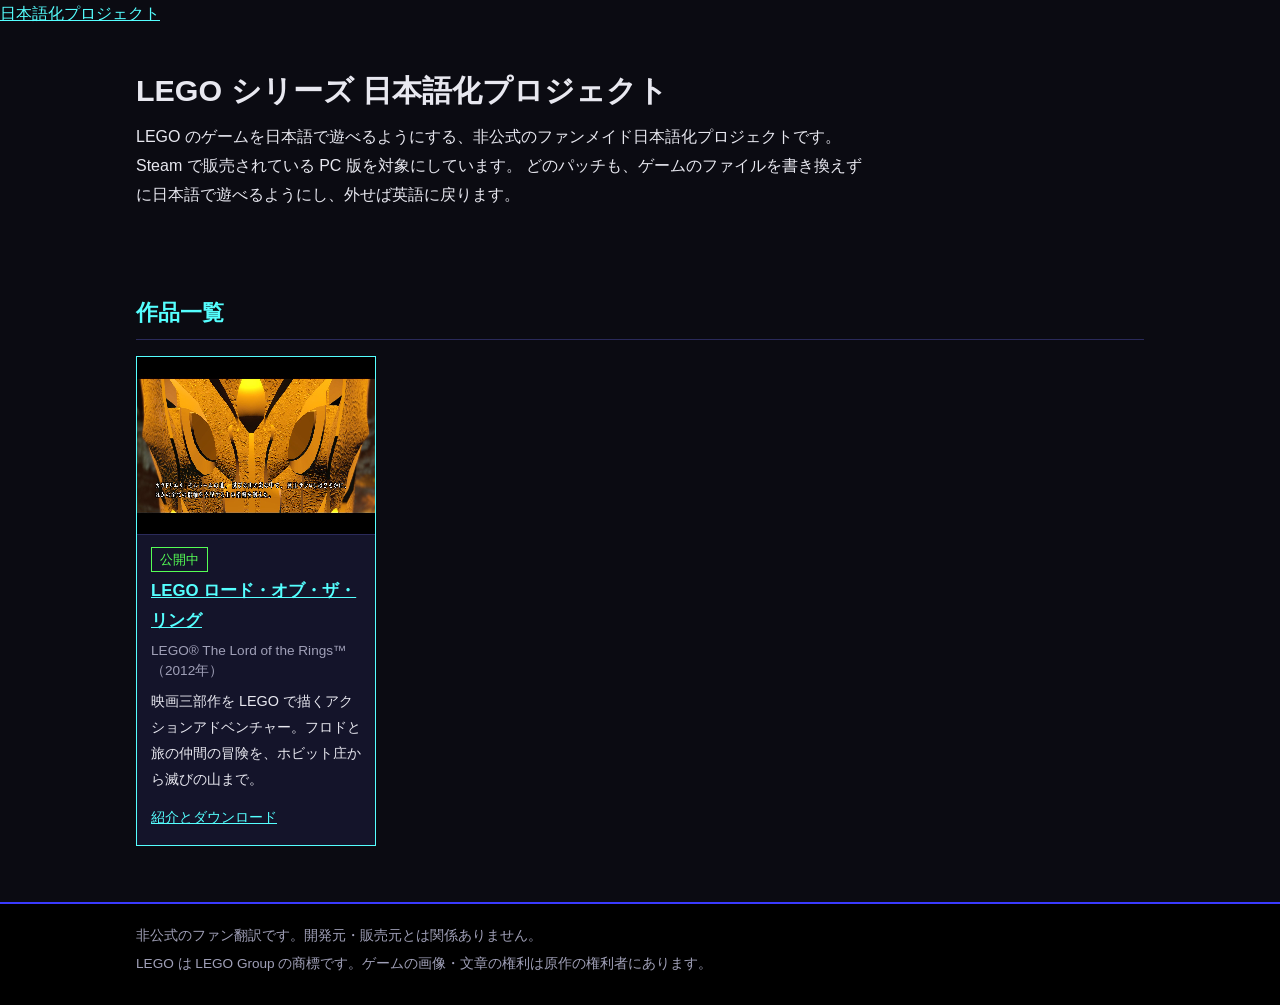
==== docs/index.html @ 8ecd58a9 "LEGO ロード・オブ・ザ・リング 日本語化パッチ v1.0 Co-Authored-By: Claude Opus 5.5 <noreply@anthropic.com>" ====
<!doctype html>
<html lang="ja">
<head>
<meta charset="utf-8">
<meta name="viewport" content="width=device-width, initial-scale=1">
<title>LEGO シリーズ 日本語化プロジェクト</title>
<meta name="description" content="LEGO のゲームを日本語で遊べるようにする、非公式のファンメイド日本語化プロジェクト。">
<meta property="og:type" content="website">
<meta property="og:title" content="LEGO シリーズ 日本語化プロジェクト">
<meta property="og:description" content="LEGO のゲームを日本語で遊べるようにする、非公式のファンメイド日本語化プロジェクト。">
<meta property="og:url" content="https://higesho.github.io/lego-ja/">
<meta property="og:image" content="https://higesho.github.io/lego-ja/lotr/img/forge.jpg">
<link rel="stylesheet" href="style.css">
</head>
<body>
<header class="jpn" id="jpn"><div class="jpn-band"><a class="jpn-home" href="https://higesho.github.io/ja/">日本語化プロジェクト</a></div></header>
<script src="https://higesho.github.io/ja/nav.js"></script>

<main class="band">
<section class="hero">
<h1>LEGO シリーズ 日本語化プロジェクト</h1>
<p class="tag">LEGO のゲームを日本語で遊べるようにする、非公式のファンメイド日本語化プロジェクトです。
Steam で販売されている PC 版を対象にしています。
どのパッチも、ゲームのファイルを書き換えずに日本語で遊べるようにし、外せば英語に戻ります。</p>
</section>

<h2 id="titles">作品一覧</h2>
<ul class="titles">
  <li class="ready">
    <a class="thumb" href="lotr/index.html"><img src="lotr/img/forge.jpg" alt="LEGO ロード・オブ・ザ・リング 日本語版のプロローグの字幕の画面" loading="lazy"></a>
    <div class="body">
      <span class="state ready">公開中</span>
      <span class="name"><a href="lotr/index.html">LEGO ロード・オブ・ザ・リング</a></span>
      <span class="orig">LEGO® The Lord of the Rings™（2012年）</span>
      <span class="desc">映画三部作を LEGO で描くアクションアドベンチャー。フロドと旅の仲間の冒険を、ホビット庄から滅びの山まで。</span>
      <span class="more"><a href="lotr/index.html">紹介とダウンロード</a></span>
    </div>
  </li>
</ul>
</main>

<footer class="foot"><div class="band">
  <p>非公式のファン翻訳です。開発元・販売元とは関係ありません。</p>
  <p>LEGO は LEGO Group の商標です。ゲームの画像・文章の権利は原作の権利者にあります。</p>
</div></footer>
</body>
</html>
---- docs/style.css ----
/* ウルティマ シリーズ 日本語化プロジェクト — 共通スタイル */
:root {
  --bg: #0b0b12;
  --panel: #14142a;
  --line: #2a2a5a;
  --text: #e8e8f0;
  --muted: #a0a0b8;
  --cyan: #55ffff;
  --blue: #3a3aff;
  --gold: #ffd75a;
  --green: #55ff55;
}

* { box-sizing: border-box; }

html { -webkit-text-size-adjust: 100%; }

body {
  margin: 0;
  background: var(--bg);
  color: var(--text);
  font-family: "Hiragino Kaku Gothic ProN", "Hiragino Sans", "Yu Gothic UI", "Meiryo", sans-serif;
  line-height: 1.8;
}

a { color: var(--cyan); }
a:hover { color: #ffffff; }

.band { max-width: 1040px; margin: 0 auto; padding: 0 16px; }

/* 上の帯 */
header.top { border-bottom: 2px solid var(--blue); background: #000; }
header.top .band { display: flex; flex-wrap: wrap; align-items: center; gap: 8px 24px; padding-top: 10px; padding-bottom: 10px; }
.brand { color: var(--cyan); font-weight: bold; font-size: 1.1rem; text-decoration: none; letter-spacing: 0.05em; }
header.top nav { display: flex; flex-wrap: wrap; gap: 4px 16px; }
header.top nav a { color: var(--muted); text-decoration: none; }
header.top nav a:hover, header.top nav a.here { color: var(--text); }

/* 冒頭 */
.hero { padding: 40px 0 24px; }
.hero h1 { margin: 0 0 12px; font-size: 1.9rem; line-height: 1.4; }
.hero .sub { margin: 0 0 4px; color: var(--muted); font-size: 0.95rem; letter-spacing: 0.04em; }
.hero p.tag { margin: 0 0 20px; max-width: 46em; }

.dl { display: inline-block; margin: 0 12px 8px 0; padding: 10px 22px; background: var(--blue); color: #fff; text-decoration: none; font-weight: bold; border: 2px solid var(--cyan); }
.dl:hover { background: #5555ff; color: #fff; }
.dl.sub { background: transparent; border-color: var(--line); color: var(--text); font-weight: normal; }

h2 { margin: 40px 0 12px; padding-bottom: 6px; border-bottom: 1px solid var(--line); font-size: 1.35rem; color: var(--cyan); }
h3 { margin: 24px 0 8px; font-size: 1.1rem; }

code { background: #1e1e3a; padding: 1px 6px; border-radius: 3px; font-size: 0.92em; word-break: break-all; }

/* 作品一覧 */
.titles { display: grid; grid-template-columns: repeat(auto-fill, minmax(230px, 1fr)); gap: 16px; margin: 16px 0 8px; padding: 0; list-style: none; }
.titles li { background: var(--panel); border: 1px solid var(--line); display: flex; flex-direction: column; }
.titles li.ready { border-color: var(--cyan); }
.titles .thumb { display: block; aspect-ratio: 4 / 3; background: #000; border-bottom: 1px solid var(--line); overflow: hidden; }
.titles .thumb img { width: 100%; height: 100%; object-fit: fill; image-rendering: pixelated; display: block; }
.titles .thumb.none { display: flex; align-items: center; justify-content: center; color: #3a3a6a; font-size: 3rem; font-weight: bold; font-family: Georgia, "Times New Roman", serif; }
.titles .body { padding: 12px 14px 14px; display: flex; flex-direction: column; gap: 4px; flex: 1; }
.titles .name { font-weight: bold; font-size: 1.05rem; }
.titles .orig { color: var(--muted); font-size: 0.85rem; line-height: 1.5; }
.titles .desc { font-size: 0.9rem; margin-top: 4px; flex: 1; }
.titles .more { margin-top: 8px; font-size: 0.9rem; }
.state { display: inline-block; align-self: flex-start; padding: 0 8px; font-size: 0.8rem; border: 1px solid; }
.state.ready { color: var(--green); border-color: var(--green); }
.state.wip { color: var(--gold); border-color: var(--gold); }
.state.plan { color: var(--muted); border-color: var(--line); }

/* 画面 */
.shots { display: grid; grid-template-columns: repeat(auto-fill, minmax(300px, 1fr)); gap: 16px; margin: 16px 0; }
.shots figure { margin: 0; background: #000; border: 1px solid var(--line); }
.shots img { display: block; width: 100%; aspect-ratio: 4 / 3; object-fit: fill; image-rendering: pixelated; }
.shots figcaption { padding: 6px 10px; font-size: 0.88rem; color: var(--muted); }
.waw { margin: 16px 0; max-width: 600px; background: #000; border: 1px solid var(--line); }
.waw img { display: block; width: 100%; height: auto; }
.waw figcaption { padding: 6px 10px; font-size: 0.88rem; color: var(--muted); background: var(--bg); }

/* 文章 */
.text { max-width: 50em; }
.text ol, .text ul { padding-left: 1.4em; }
.text li { margin: 4px 0; }
.note { background: var(--panel); border-left: 4px solid var(--cyan); padding: 10px 14px; margin: 16px 0; }

table.ver { border-collapse: collapse; font-size: 0.88rem; margin: 8px 0; }
table.ver th, table.ver td { border: 1px solid var(--line); padding: 4px 10px; text-align: left; }
table.ver th { background: var(--panel); font-weight: normal; color: var(--muted); }
.scroll { overflow-x: auto; }

/* 下の帯 */
footer.foot { margin-top: 56px; border-top: 2px solid var(--blue); background: #000; color: var(--muted); font-size: 0.85rem; }
footer.foot .band { padding-top: 16px; padding-bottom: 24px; }
footer.foot p { margin: 4px 0; }

@media (max-width: 600px) {
  .hero h1 { font-size: 1.5rem; }
  .shots { grid-template-columns: 1fr; }
}

/* メニュー: 同じシリーズのリンクを左、GitHub、ほかのシリーズ（higesho.github.io の別サイト）を右に並べ、
   ほかのシリーズは区切り線・金色・「↗」で見分ける */
header.top nav a[href^="https://github.com/"] { order: 1; }
header.top nav a[href^="https://higesho.github.io/"] { order: 2; color: var(--gold); opacity: 0.85; }
header.top nav a[href^="https://higesho.github.io/"]::before { content: "↗ "; }
header.top nav a[href^="https://higesho.github.io/"]:hover { color: #fff; opacity: 1; }
header.top nav a:not([href^="https://higesho.github.io/"]) + a[href^="https://higesho.github.io/"] { margin-left: 4px; padding-left: 16px; border-left: 1px solid var(--line); }
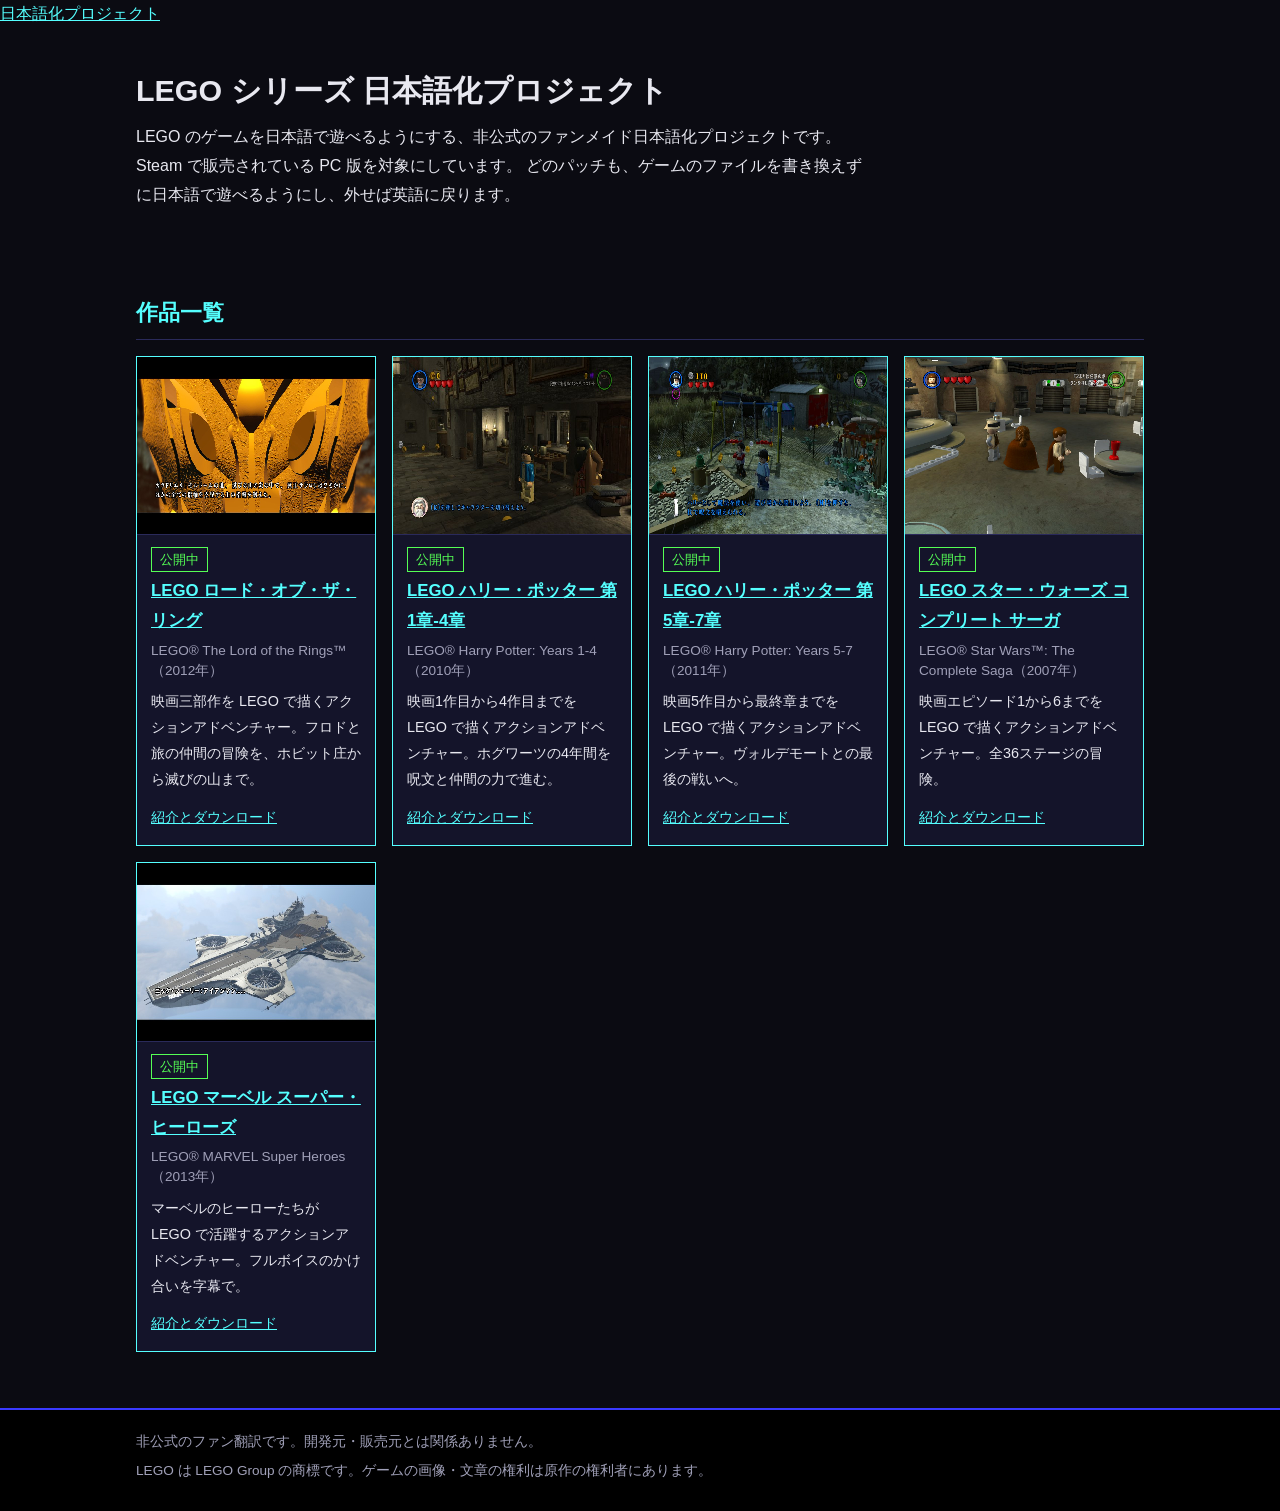
==== commit 146c2b09: "LEGO ハリー・ポッター 第1章-4章・第5章-7章、スター・ウォーズ コンプリート サーガ、マーベル スーパー・ヒーローズ 日本語化パッチ v1.0 Co-Authored-By: Claude " ====
--- a/docs/index.html
+++ b/docs/index.html
@@ -36,6 +36,46 @@
       <span class="more"><a href="lotr/index.html">紹介とダウンロード</a></span>
     </div>
   </li>
+  <li class="ready">
+    <a class="thumb" href="hp1/index.html"><img src="hp1/img/hint.jpg" alt="LEGO ハリー・ポッター 第1章-4章 日本語版のヒントの画面" loading="lazy"></a>
+    <div class="body">
+      <span class="state ready">公開中</span>
+      <span class="name"><a href="hp1/index.html">LEGO ハリー・ポッター 第1章-4章</a></span>
+      <span class="orig">LEGO® Harry Potter: Years 1-4（2010年）</span>
+      <span class="desc">映画1作目から4作目までを LEGO で描くアクションアドベンチャー。ホグワーツの4年間を呪文と仲間の力で進む。</span>
+      <span class="more"><a href="hp1/index.html">紹介とダウンロード</a></span>
+    </div>
+  </li>
+  <li class="ready">
+    <a class="thumb" href="hp2/index.html"><img src="hp2/img/hint.jpg" alt="LEGO ハリー・ポッター 第5章-7章 日本語版のヒントの画面" loading="lazy"></a>
+    <div class="body">
+      <span class="state ready">公開中</span>
+      <span class="name"><a href="hp2/index.html">LEGO ハリー・ポッター 第5章-7章</a></span>
+      <span class="orig">LEGO® Harry Potter: Years 5-7（2011年）</span>
+      <span class="desc">映画5作目から最終章までを LEGO で描くアクションアドベンチャー。ヴォルデモートとの最後の戦いへ。</span>
+      <span class="more"><a href="hp2/index.html">紹介とダウンロード</a></span>
+    </div>
+  </li>
+  <li class="ready">
+    <a class="thumb" href="sw/index.html"><img src="sw/img/cantina.jpg" alt="LEGO スター・ウォーズ コンプリート サーガ 日本語版の酒場の画面" loading="lazy"></a>
+    <div class="body">
+      <span class="state ready">公開中</span>
+      <span class="name"><a href="sw/index.html">LEGO スター・ウォーズ コンプリート サーガ</a></span>
+      <span class="orig">LEGO® Star Wars™: The Complete Saga（2007年）</span>
+      <span class="desc">映画エピソード1から6までを LEGO で描くアクションアドベンチャー。全36ステージの冒険。</span>
+      <span class="more"><a href="sw/index.html">紹介とダウンロード</a></span>
+    </div>
+  </li>
+  <li class="ready">
+    <a class="thumb" href="marvel/index.html"><img src="marvel/img/fury.jpg" alt="LEGO マーベル スーパー・ヒーローズ 日本語版のニック・フューリーの字幕の画面" loading="lazy"></a>
+    <div class="body">
+      <span class="state ready">公開中</span>
+      <span class="name"><a href="marvel/index.html">LEGO マーベル スーパー・ヒーローズ</a></span>
+      <span class="orig">LEGO® MARVEL Super Heroes（2013年）</span>
+      <span class="desc">マーベルのヒーローたちが LEGO で活躍するアクションアドベンチャー。フルボイスのかけ合いを字幕で。</span>
+      <span class="more"><a href="marvel/index.html">紹介とダウンロード</a></span>
+    </div>
+  </li>
 </ul>
 </main>
 
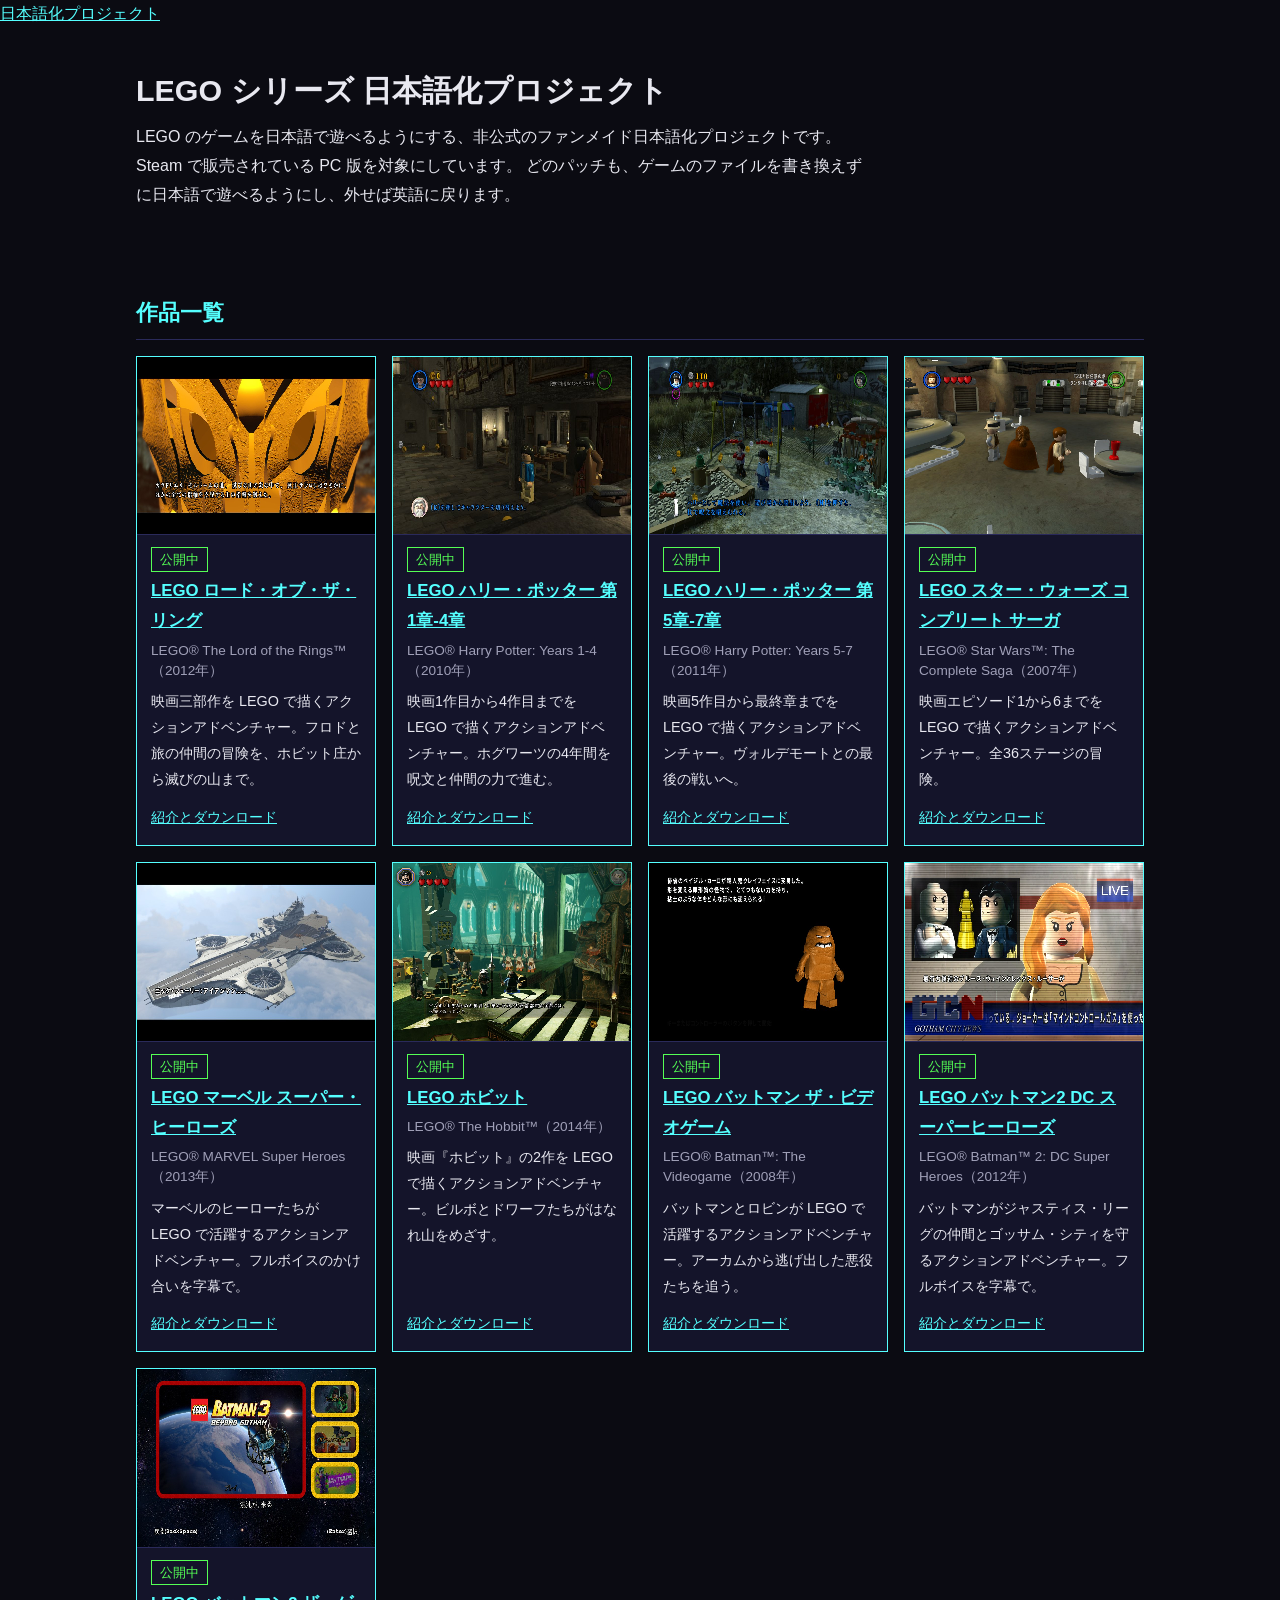
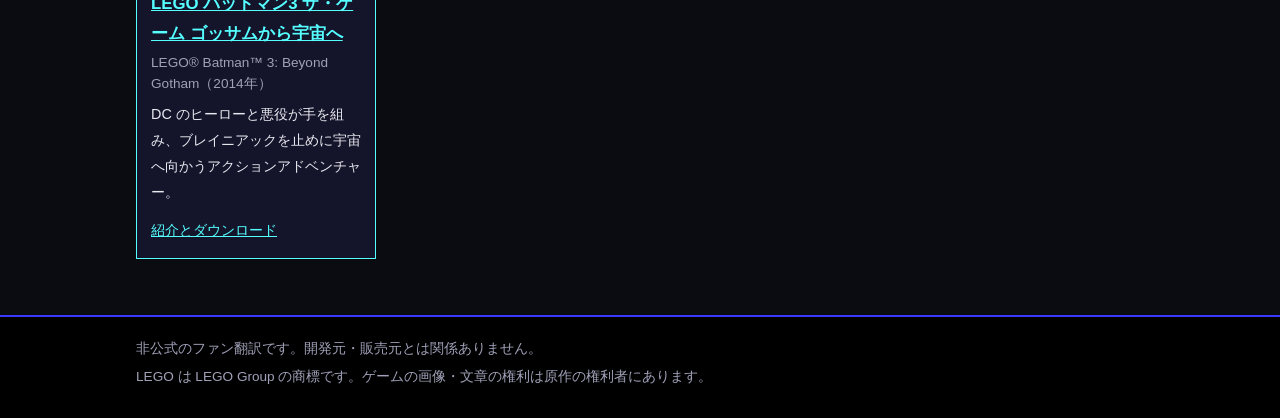
==== commit 91a570f8: "LEGO バットマン ザ・ビデオゲーム・2・3、ホビット 日本語化パッチ v1.0 Co-Authored-By: Claude Opus 5.5 <noreply@anthropic.com>" ====
--- a/docs/index.html
+++ b/docs/index.html
@@ -76,6 +76,46 @@
       <span class="more"><a href="marvel/index.html">紹介とダウンロード</a></span>
     </div>
   </li>
+  <li class="ready">
+    <a class="thumb" href="hobbit/index.html"><img src="hobbit/img/erebor.jpg" alt="LEGO ホビット 日本語版のエレボールの字幕の画面" loading="lazy"></a>
+    <div class="body">
+      <span class="state ready">公開中</span>
+      <span class="name"><a href="hobbit/index.html">LEGO ホビット</a></span>
+      <span class="orig">LEGO® The Hobbit™（2014年）</span>
+      <span class="desc">映画『ホビット』の2作を LEGO で描くアクションアドベンチャー。ビルボとドワーフたちがはなれ山をめざす。</span>
+      <span class="more"><a href="hobbit/index.html">紹介とダウンロード</a></span>
+    </div>
+  </li>
+  <li class="ready">
+    <a class="thumb" href="bat1/index.html"><img src="bat1/img/bio.jpg" alt="LEGO バットマン ザ・ビデオゲーム 日本語版のヴィランの紹介の画面" loading="lazy"></a>
+    <div class="body">
+      <span class="state ready">公開中</span>
+      <span class="name"><a href="bat1/index.html">LEGO バットマン ザ・ビデオゲーム</a></span>
+      <span class="orig">LEGO® Batman™: The Videogame（2008年）</span>
+      <span class="desc">バットマンとロビンが LEGO で活躍するアクションアドベンチャー。アーカムから逃げ出した悪役たちを追う。</span>
+      <span class="more"><a href="bat1/index.html">紹介とダウンロード</a></span>
+    </div>
+  </li>
+  <li class="ready">
+    <a class="thumb" href="bat2/index.html"><img src="bat2/img/news.jpg" alt="LEGO バットマン2 DC スーパーヒーローズ 日本語版のニュースの字幕の画面" loading="lazy"></a>
+    <div class="body">
+      <span class="state ready">公開中</span>
+      <span class="name"><a href="bat2/index.html">LEGO バットマン2 DC スーパーヒーローズ</a></span>
+      <span class="orig">LEGO® Batman™ 2: DC Super Heroes（2012年）</span>
+      <span class="desc">バットマンがジャスティス・リーグの仲間とゴッサム・シティを守るアクションアドベンチャー。フルボイスを字幕で。</span>
+      <span class="more"><a href="bat2/index.html">紹介とダウンロード</a></span>
+    </div>
+  </li>
+  <li class="ready">
+    <a class="thumb" href="bat3/index.html"><img src="bat3/img/front.jpg" alt="LEGO バットマン3 ザ・ゲーム ゴッサムから宇宙へ 日本語版のメニューの画面" loading="lazy"></a>
+    <div class="body">
+      <span class="state ready">公開中</span>
+      <span class="name"><a href="bat3/index.html">LEGO バットマン3 ザ・ゲーム ゴッサムから宇宙へ</a></span>
+      <span class="orig">LEGO® Batman™ 3: Beyond Gotham（2014年）</span>
+      <span class="desc">DC のヒーローと悪役が手を組み、ブレイニアックを止めに宇宙へ向かうアクションアドベンチャー。</span>
+      <span class="more"><a href="bat3/index.html">紹介とダウンロード</a></span>
+    </div>
+  </li>
 </ul>
 </main>
 
